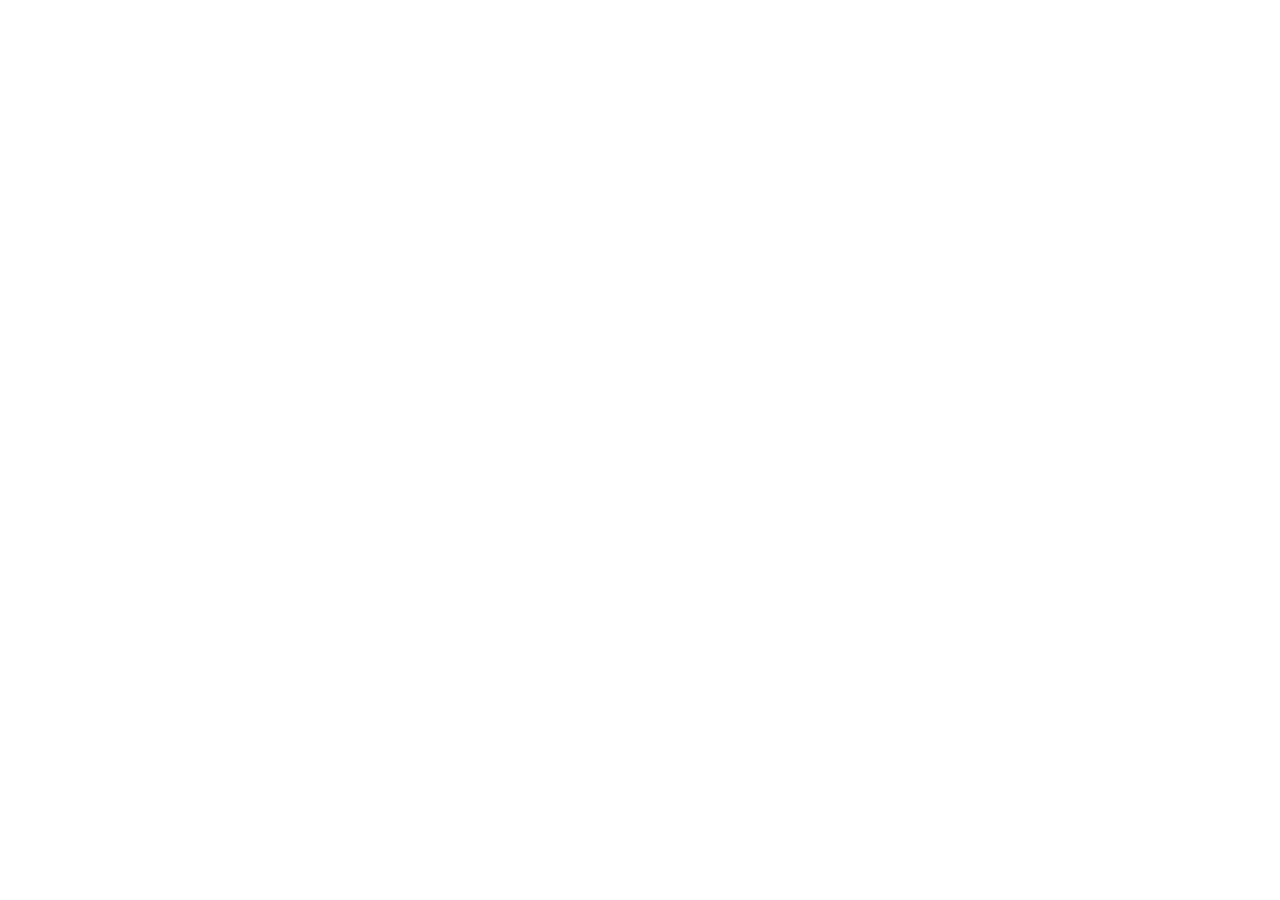
==== index.html @ 5ada2a97 "feat: initialize Arcade Shelf project Set up the project structure with Vite, React, TypeScript, and" ====
<!doctype html>
<html lang="en">
  <head>
    <meta charset="UTF-8" />
    <meta name="viewport" content="width=device-width, initial-scale=1.0" />
    <title>Arcade Shelf — Curated Browser Games</title>
    <meta
      name="description"
      content="A curated browser arcade of classic games built with HTML, CSS, and JavaScript, loaded via iframes from a JSON catalog."
    />
    <meta property="og:title" content="Arcade Shelf — Curated Browser Games" />
    <meta
      property="og:description"
      content="A curated browser arcade of classic games built with HTML, CSS, and JavaScript, loaded via iframes from a JSON catalog."
    />
    <meta property="og:type" content="website" />
    <meta name="twitter:card" content="summary_large_image" />
    <link rel="preconnect" href="https://fonts.googleapis.com" />
    <link rel="preconnect" href="https://fonts.gstatic.com" crossorigin />
    <link
      href="https://fonts.googleapis.com/css2?family=JetBrains+Mono:wght@400;500;600&family=Outfit:wght@500;600;700&family=Plus+Jakarta+Sans:wght@400;500;600;700&display=swap"
      rel="stylesheet"
    />
  </head>
  <body class="bg-[#0E131F] text-[#F8FAFC] antialiased selection:bg-[#F59E0B]/30 selection:text-[#F8FAFC]">
    <div id="root"></div>
    <script type="module" src="/src/main.jsx"></script>
  </body>
</html>
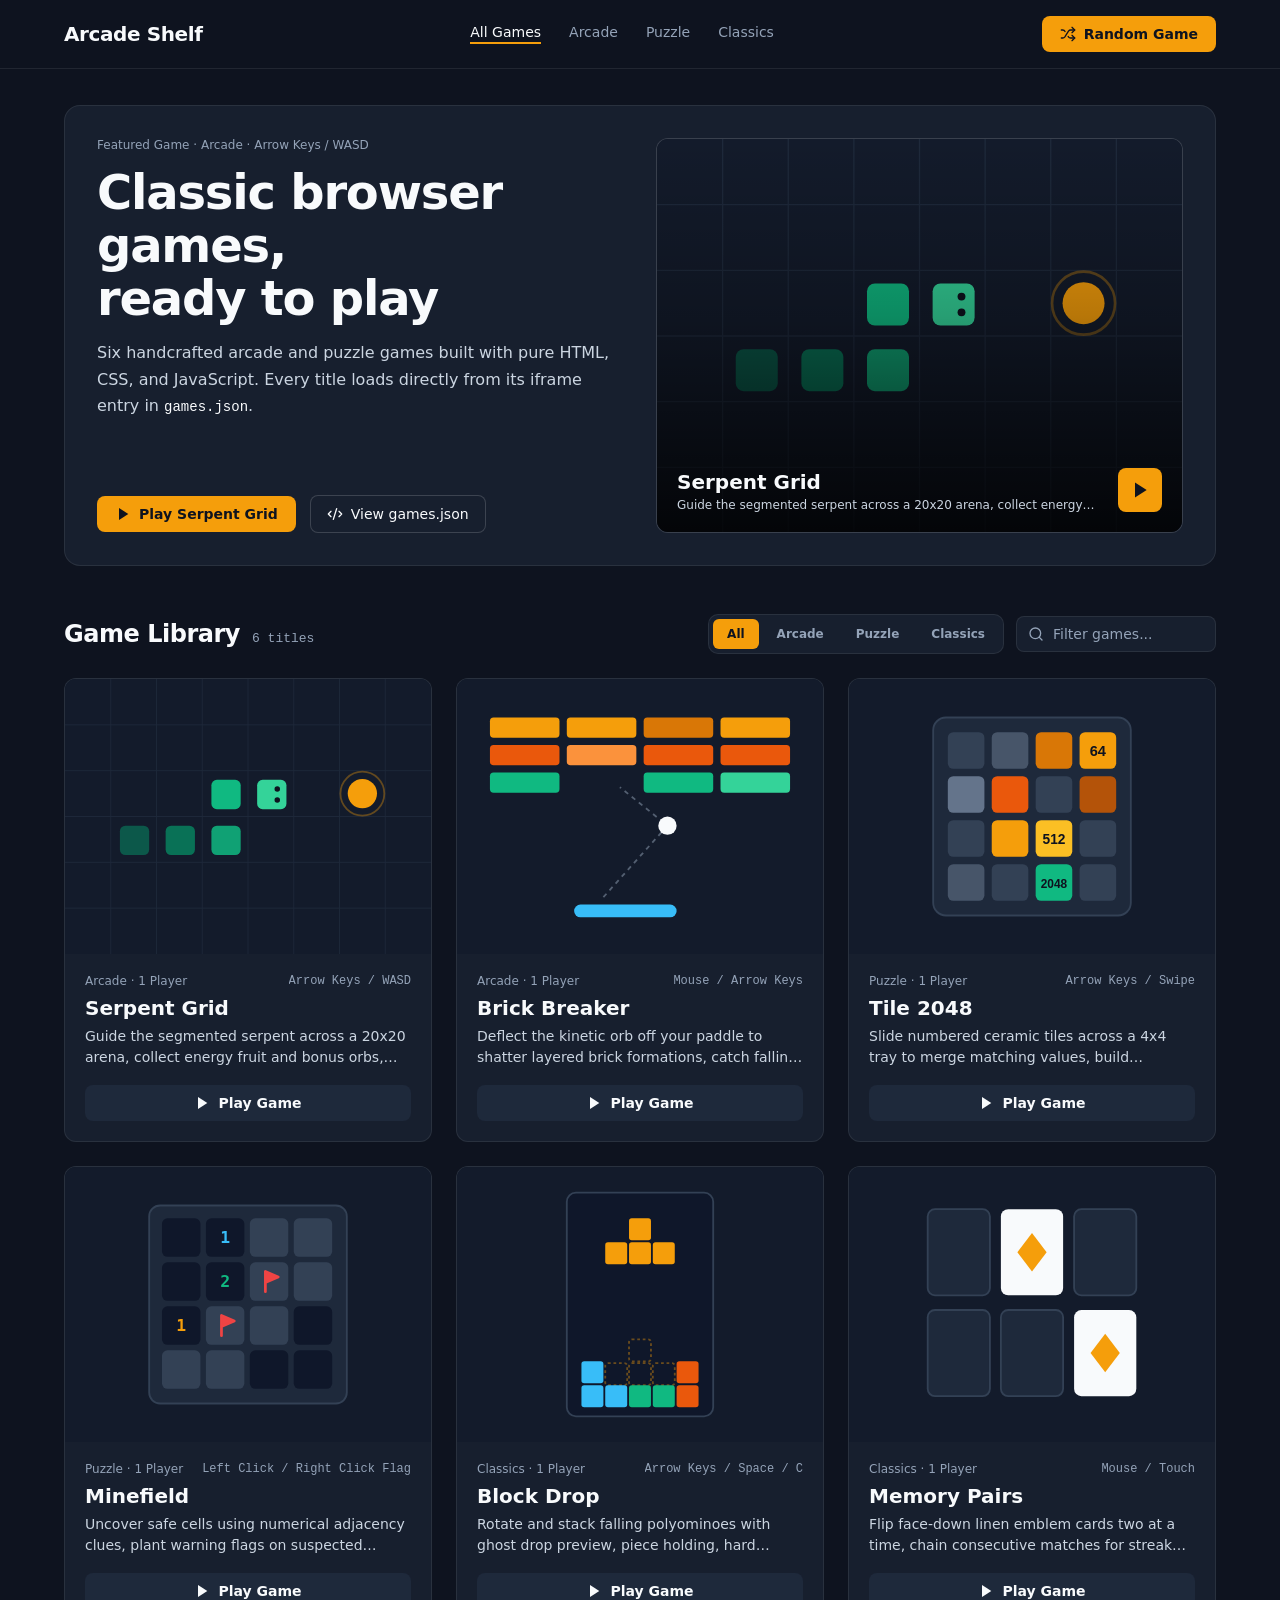
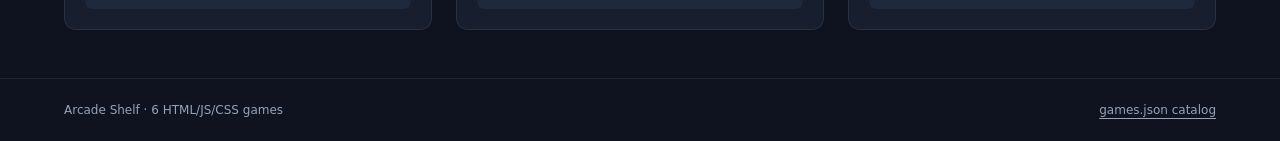
==== commit 0f59881b: "refactor: replace React with vanilla JavaScript Migrate the application from React to vanilla JavaSc" ====
--- a/index.html
+++ b/index.html
@@ -21,9 +21,10 @@
       href="https://fonts.googleapis.com/css2?family=JetBrains+Mono:wght@400;500;600&family=Outfit:wght@500;600;700&family=Plus+Jakarta+Sans:wght@400;500;600;700&display=swap"
       rel="stylesheet"
     />
+    <link rel="stylesheet" href="./src/styles.css" />
   </head>
-  <body class="bg-[#0E131F] text-[#F8FAFC] antialiased selection:bg-[#F59E0B]/30 selection:text-[#F8FAFC]">
+  <body>
     <div id="root"></div>
-    <script type="module" src="/src/main.jsx"></script>
+    <script type="module" src="./src/main.js"></script>
   </body>
 </html>
--- a/src/styles.css
+++ b/src/styles.css
@@ -0,0 +1,837 @@
+:root {
+  --bg-canvas: #0e131f;
+  --bg-surface: #171f2e;
+  --bg-surface-elevated: #1e293b;
+  --bg-surface-hover: #293548;
+  --bg-media: #131b2b;
+  --text-primary: #f8fafc;
+  --text-secondary: #cbd5e1;
+  --text-muted: #94a3b8;
+  --accent: #f59e0b;
+  --accent-hover: #fbbf24;
+  --border-subtle: rgba(255, 255, 255, 0.08);
+  --border-strong: rgba(255, 255, 255, 0.16);
+  --font-display: "Outfit", system-ui, -apple-system, sans-serif;
+  --font-body: "Plus Jakarta Sans", system-ui, -apple-system, sans-serif;
+  --font-mono: "JetBrains Mono", ui-monospace, monospace;
+}
+
+*,
+*::before,
+*::after {
+  box-sizing: border-box;
+  margin: 0;
+  padding: 0;
+}
+
+html,
+body {
+  min-height: 100%;
+  background-color: var(--bg-canvas);
+  color: var(--text-primary);
+  font-family: var(--font-body);
+  -webkit-font-smoothing: antialiased;
+}
+
+button,
+input {
+  font: inherit;
+  color: inherit;
+}
+
+button {
+  background: none;
+  border: 0;
+  cursor: pointer;
+}
+
+button:focus-visible,
+input:focus-visible {
+  outline: 2px solid var(--accent);
+  outline-offset: 2px;
+}
+
+.app-shell {
+  min-height: 100vh;
+  display: flex;
+  flex-direction: column;
+}
+
+/* Three-Zone Top Bar */
+.site-header {
+  border-bottom: 1px solid var(--border-subtle);
+  background-color: var(--bg-canvas);
+}
+
+.header-inner {
+  max-width: 1200px;
+  margin: 0 auto;
+  padding: 16px 24px;
+  display: flex;
+  align-items: center;
+  justify-content: space-between;
+  gap: 32px;
+}
+
+.brand-btn {
+  font-family: var(--font-display);
+  font-size: 20px;
+  font-weight: 700;
+  letter-spacing: -0.02em;
+  color: var(--text-primary);
+  white-space: nowrap;
+  flex-shrink: 0;
+}
+
+.header-nav {
+  display: none;
+  align-items: center;
+  gap: 28px;
+}
+
+@media (min-width: 768px) {
+  .header-nav {
+    display: flex;
+  }
+}
+
+.nav-link {
+  font-size: 14px;
+  font-weight: 500;
+  color: var(--text-muted);
+  white-space: nowrap;
+  flex-shrink: 0;
+  padding-bottom: 2px;
+  border-bottom: 2px solid transparent;
+  transition: color 0.15s ease, border-color 0.15s ease;
+}
+
+.nav-link:hover {
+  color: var(--text-primary);
+  border-bottom-color: rgba(255, 255, 255, 0.25);
+}
+
+.nav-link.is-active {
+  color: var(--text-primary);
+  border-bottom-color: var(--accent);
+}
+
+.btn-primary {
+  display: inline-flex;
+  align-items: center;
+  justify-content: center;
+  gap: 8px;
+  background-color: var(--accent);
+  color: var(--bg-canvas);
+  font-size: 14px;
+  font-weight: 600;
+  padding: 10px 18px;
+  border-radius: 8px;
+  white-space: nowrap;
+  flex-shrink: 0;
+  transition: background-color 0.15s ease, transform 0.15s ease;
+}
+
+.btn-primary:hover:not(:disabled) {
+  background-color: var(--accent-hover);
+}
+
+.btn-primary:disabled {
+  opacity: 0.5;
+  cursor: not-allowed;
+}
+
+.btn-secondary {
+  display: inline-flex;
+  align-items: center;
+  justify-content: center;
+  gap: 8px;
+  background-color: var(--bg-surface);
+  color: var(--text-primary);
+  border: 1px solid var(--border-strong);
+  font-size: 14px;
+  font-weight: 500;
+  padding: 10px 16px;
+  border-radius: 8px;
+  white-space: nowrap;
+  flex-shrink: 0;
+  transition: background-color 0.15s ease;
+}
+
+.btn-secondary:hover {
+  background-color: var(--bg-surface-elevated);
+}
+
+/* Main Layout */
+.main-content {
+  width: 100%;
+  max-width: 1200px;
+  margin: 0 auto;
+  padding: 36px 24px 48px;
+  flex: 1;
+}
+
+.status-panel {
+  border: 1px solid var(--border-subtle);
+  background-color: var(--bg-surface);
+  border-radius: 14px;
+  padding: 48px 24px;
+  text-align: center;
+  color: var(--text-muted);
+  font-size: 14px;
+}
+
+.status-panel.is-error {
+  border-color: rgba(239, 68, 68, 0.35);
+}
+
+.status-panel h1 {
+  font-family: var(--font-display);
+  font-size: 20px;
+  color: var(--text-primary);
+  margin-bottom: 8px;
+}
+
+/* Hero Spotlight */
+.hero-spotlight {
+  display: grid;
+  grid-template-columns: 1fr;
+  gap: 32px;
+  background-color: var(--bg-surface);
+  border: 1px solid var(--border-subtle);
+  border-radius: 16px;
+  padding: 24px;
+  margin-bottom: 48px;
+}
+
+@media (min-width: 768px) {
+  .hero-spotlight {
+    padding: 32px;
+  }
+}
+
+@media (min-width: 1024px) {
+  .hero-spotlight {
+    grid-template-columns: 1fr 1fr;
+    align-items: stretch;
+  }
+}
+
+.hero-copy {
+  display: flex;
+  flex-direction: column;
+  justify-content: space-between;
+  gap: 24px;
+}
+
+.hero-meta {
+  font-size: 12px;
+  font-weight: 500;
+  color: var(--text-muted);
+}
+
+.hero-title {
+  font-family: var(--font-display);
+  font-size: clamp(2rem, 4vw, 3rem);
+  font-weight: 700;
+  line-height: 1.1;
+  letter-spacing: -0.025em;
+  text-wrap: balance;
+  margin-top: 14px;
+}
+
+.hero-desc {
+  margin-top: 16px;
+  max-width: 56ch;
+  font-size: 16px;
+  line-height: 1.65;
+  color: var(--text-secondary);
+}
+
+.inline-code {
+  font-family: var(--font-mono);
+  font-size: 14px;
+  color: var(--text-primary);
+}
+
+.hero-actions {
+  display: flex;
+  flex-wrap: wrap;
+  align-items: center;
+  gap: 14px;
+}
+
+.hero-preview-btn {
+  position: relative;
+  display: block;
+  width: 100%;
+  height: 100%;
+  min-height: 240px;
+  aspect-ratio: 4 / 3;
+  overflow: hidden;
+  border-radius: 12px;
+  border: 1px solid var(--border-strong);
+  background-color: var(--bg-media);
+  text-align: left;
+}
+
+.hero-preview-btn img,
+.card-thumb img,
+.switcher-thumb img {
+  width: 100%;
+  height: 100%;
+  object-fit: cover;
+  display: block;
+  transition: transform 0.2s ease-out;
+}
+
+.hero-preview-btn:hover img,
+.game-card:hover .card-thumb img,
+.switcher-card:hover .switcher-thumb img {
+  transform: scale(1.03);
+}
+
+.hero-scrim {
+  position: absolute;
+  inset: 0;
+  background: linear-gradient(to top, rgba(0, 0, 0, 0.82), rgba(0, 0, 0, 0.25) 55%, transparent);
+}
+
+.hero-preview-footer {
+  position: absolute;
+  left: 0;
+  right: 0;
+  bottom: 0;
+  padding: 20px;
+  display: flex;
+  align-items: flex-end;
+  justify-content: space-between;
+  gap: 16px;
+}
+
+.hero-preview-title {
+  font-family: var(--font-display);
+  font-size: 20px;
+  font-weight: 700;
+  color: var(--text-primary);
+}
+
+.hero-preview-sub {
+  margin-top: 4px;
+  font-size: 12px;
+  color: var(--text-secondary);
+  display: -webkit-box;
+  -webkit-line-clamp: 1;
+  -webkit-box-orient: vertical;
+  overflow: hidden;
+}
+
+.play-square {
+  width: 44px;
+  height: 44px;
+  border-radius: 8px;
+  background-color: var(--accent);
+  color: var(--bg-canvas);
+  display: inline-flex;
+  align-items: center;
+  justify-content: center;
+  flex-shrink: 0;
+}
+
+/* Library Toolbar & Grid */
+.library-header {
+  display: flex;
+  flex-direction: column;
+  gap: 16px;
+  margin-bottom: 24px;
+}
+
+@media (min-width: 640px) {
+  .library-header {
+    flex-direction: row;
+    align-items: center;
+    justify-content: space-between;
+  }
+}
+
+.library-title-group {
+  display: flex;
+  align-items: baseline;
+  gap: 12px;
+}
+
+.library-title {
+  font-family: var(--font-display);
+  font-size: 24px;
+  font-weight: 700;
+  letter-spacing: -0.02em;
+}
+
+.library-count {
+  font-family: var(--font-mono);
+  font-variant-numeric: tabular-nums;
+  font-size: 13px;
+  color: var(--text-muted);
+}
+
+.library-controls {
+  display: flex;
+  flex-wrap: wrap;
+  align-items: center;
+  gap: 12px;
+}
+
+.filter-tabs {
+  display: flex;
+  align-items: center;
+  gap: 4px;
+  padding: 4px;
+  background-color: var(--bg-surface);
+  border: 1px solid var(--border-subtle);
+  border-radius: 10px;
+}
+
+.filter-tab {
+  padding: 8px 14px;
+  border-radius: 6px;
+  font-size: 12px;
+  font-weight: 600;
+  color: var(--text-muted);
+  white-space: nowrap;
+  flex-shrink: 0;
+  transition: background-color 0.15s ease, color 0.15s ease;
+}
+
+.filter-tab:hover {
+  color: var(--text-primary);
+}
+
+.filter-tab.is-active {
+  background-color: var(--accent);
+  color: var(--bg-canvas);
+}
+
+.search-wrap {
+  position: relative;
+}
+
+.search-icon {
+  position: absolute;
+  left: 12px;
+  top: 50%;
+  transform: translateY(-50%);
+  color: var(--text-muted);
+  pointer-events: none;
+  display: flex;
+}
+
+.search-input {
+  width: 200px;
+  background-color: var(--bg-surface);
+  border: 1px solid var(--border-subtle);
+  border-radius: 8px;
+  padding: 9px 12px 9px 36px;
+  font-size: 14px;
+  color: var(--text-primary);
+}
+
+.search-input::placeholder {
+  color: var(--text-muted);
+}
+
+.search-input:focus {
+  border-color: var(--accent);
+  outline: none;
+}
+
+.games-grid {
+  display: grid;
+  grid-template-columns: 1fr;
+  gap: 24px;
+}
+
+@media (min-width: 640px) {
+  .games-grid {
+    grid-template-columns: repeat(2, 1fr);
+  }
+}
+
+@media (min-width: 1024px) {
+  .games-grid {
+    grid-template-columns: repeat(3, 1fr);
+  }
+}
+
+.game-card {
+  display: flex;
+  flex-direction: column;
+  overflow: hidden;
+  border-radius: 12px;
+  border: 1px solid var(--border-subtle);
+  background-color: var(--bg-surface);
+  transition: border-color 0.15s ease;
+}
+
+.game-card:hover {
+  border-color: rgba(255, 255, 255, 0.22);
+}
+
+.card-thumb {
+  width: 100%;
+  aspect-ratio: 4 / 3;
+  overflow: hidden;
+  background-color: var(--bg-media);
+}
+
+.thumb-fallback {
+  width: 100%;
+  height: 100%;
+  display: flex;
+  flex-direction: column;
+  align-items: center;
+  justify-content: center;
+  gap: 8px;
+  background-color: var(--bg-media);
+  color: var(--text-muted);
+  font-size: 12px;
+  font-weight: 500;
+}
+
+.card-body {
+  padding: 20px;
+  display: flex;
+  flex: 1;
+  flex-direction: column;
+  justify-content: space-between;
+  gap: 16px;
+}
+
+.card-meta {
+  display: flex;
+  align-items: center;
+  justify-content: space-between;
+  gap: 8px;
+  font-size: 12px;
+  color: var(--text-muted);
+}
+
+.card-controls {
+  font-family: var(--font-mono);
+  overflow: hidden;
+  text-overflow: ellipsis;
+  white-space: nowrap;
+}
+
+.card-title {
+  margin-top: 8px;
+  font-family: var(--font-display);
+  font-size: 20px;
+  font-weight: 700;
+  color: var(--text-primary);
+}
+
+.card-desc {
+  margin-top: 6px;
+  font-size: 14px;
+  line-height: 1.55;
+  color: var(--text-secondary);
+  display: -webkit-box;
+  -webkit-line-clamp: 2;
+  -webkit-box-orient: vertical;
+  overflow: hidden;
+}
+
+.card-play-btn {
+  width: 100%;
+  display: inline-flex;
+  align-items: center;
+  justify-content: center;
+  gap: 8px;
+  background-color: var(--bg-surface-elevated);
+  color: var(--text-primary);
+  font-size: 14px;
+  font-weight: 600;
+  padding: 10px 16px;
+  border-radius: 8px;
+  white-space: nowrap;
+  transition: background-color 0.15s ease, color 0.15s ease;
+}
+
+.card-play-btn:hover {
+  background-color: var(--accent);
+  color: var(--bg-canvas);
+}
+
+/* Theater Stage View */
+.stage-section {
+  display: flex;
+  flex-direction: column;
+  gap: 28px;
+}
+
+.stage-toolbar {
+  display: flex;
+  flex-wrap: wrap;
+  align-items: center;
+  justify-content: space-between;
+  gap: 16px;
+}
+
+.stage-heading-group {
+  display: flex;
+  align-items: center;
+  gap: 16px;
+  min-width: 0;
+}
+
+.stage-title {
+  font-family: var(--font-display);
+  font-size: 24px;
+  font-weight: 700;
+  letter-spacing: -0.02em;
+  white-space: nowrap;
+  overflow: hidden;
+  text-overflow: ellipsis;
+}
+
+.stage-meta {
+  font-size: 12px;
+  color: var(--text-muted);
+  white-space: nowrap;
+  overflow: hidden;
+  text-overflow: ellipsis;
+}
+
+.stage-actions {
+  display: flex;
+  align-items: center;
+  gap: 10px;
+  flex-shrink: 0;
+}
+
+.iframe-frame {
+  width: 100%;
+  overflow: hidden;
+  border-radius: 12px;
+  border: 1px solid var(--border-strong);
+  background-color: var(--bg-canvas);
+}
+
+.game-iframe {
+  display: block;
+  width: 100%;
+  height: 560px;
+  border: 0;
+}
+
+@media (min-width: 768px) {
+  .game-iframe {
+    height: 640px;
+  }
+}
+
+.switcher-section {
+  border-top: 1px solid var(--border-subtle);
+  padding-top: 28px;
+}
+
+.switcher-header {
+  display: flex;
+  align-items: center;
+  justify-content: space-between;
+  gap: 16px;
+  margin-bottom: 16px;
+}
+
+.switcher-header h2 {
+  font-family: var(--font-display);
+  font-size: 18px;
+  font-weight: 600;
+}
+
+.text-link-btn {
+  display: inline-flex;
+  align-items: center;
+  gap: 6px;
+  font-size: 12px;
+  font-weight: 500;
+  color: var(--text-muted);
+  white-space: nowrap;
+}
+
+.text-link-btn:hover {
+  color: var(--text-primary);
+}
+
+.switcher-grid {
+  display: grid;
+  grid-template-columns: repeat(2, 1fr);
+  gap: 16px;
+}
+
+@media (min-width: 640px) {
+  .switcher-grid {
+    grid-template-columns: repeat(3, 1fr);
+  }
+}
+
+@media (min-width: 1024px) {
+  .switcher-grid {
+    grid-template-columns: repeat(6, 1fr);
+  }
+}
+
+.switcher-card {
+  text-align: left;
+  border-radius: 12px;
+  border: 1px solid var(--border-subtle);
+  background-color: var(--bg-surface);
+  padding: 10px;
+  transition: background-color 0.15s ease, border-color 0.15s ease;
+}
+
+.switcher-card:hover {
+  border-color: rgba(255, 255, 255, 0.22);
+  background-color: var(--bg-surface-elevated);
+}
+
+.switcher-card.is-current {
+  border-color: var(--accent);
+  background-color: var(--bg-surface-elevated);
+}
+
+.switcher-thumb {
+  width: 100%;
+  aspect-ratio: 4 / 3;
+  overflow: hidden;
+  border-radius: 8px;
+  background-color: var(--bg-media);
+}
+
+.switcher-name {
+  margin-top: 8px;
+  font-size: 14px;
+  font-weight: 600;
+  color: var(--text-primary);
+  white-space: nowrap;
+  overflow: hidden;
+  text-overflow: ellipsis;
+}
+
+.switcher-cat {
+  font-size: 12px;
+  color: var(--text-muted);
+}
+
+/* Footer */
+.site-footer {
+  border-top: 1px solid var(--border-subtle);
+  padding: 24px 0;
+}
+
+.footer-inner {
+  max-width: 1200px;
+  margin: 0 auto;
+  padding: 0 24px;
+  display: flex;
+  flex-wrap: wrap;
+  align-items: center;
+  justify-content: space-between;
+  gap: 16px;
+  font-size: 12px;
+  color: var(--text-muted);
+}
+
+.footer-link {
+  font-size: 12px;
+  color: var(--text-muted);
+  text-decoration: underline;
+  text-underline-offset: 4px;
+}
+
+.footer-link:hover {
+  color: var(--text-primary);
+}
+
+/* JSON Modal */
+.modal-backdrop {
+  position: fixed;
+  inset: 0;
+  z-index: 50;
+  display: flex;
+  align-items: center;
+  justify-content: center;
+  background-color: rgba(0, 0, 0, 0.76);
+  backdrop-filter: blur(4px);
+  padding: 16px;
+}
+
+.modal-dialog {
+  width: 100%;
+  max-width: 760px;
+  max-height: 85vh;
+  display: flex;
+  flex-direction: column;
+  overflow: hidden;
+  border-radius: 14px;
+  border: 1px solid var(--border-strong);
+  background-color: var(--bg-surface);
+}
+
+.modal-header {
+  display: flex;
+  align-items: center;
+  justify-content: space-between;
+  border-bottom: 1px solid var(--border-subtle);
+  padding: 16px 20px;
+}
+
+.modal-header h2 {
+  font-family: var(--font-display);
+  font-size: 18px;
+  font-weight: 700;
+}
+
+.modal-header p {
+  font-size: 12px;
+  color: var(--text-muted);
+  margin-top: 2px;
+}
+
+.modal-close-btn {
+  width: 40px;
+  height: 40px;
+  border-radius: 8px;
+  display: inline-flex;
+  align-items: center;
+  justify-content: center;
+  color: var(--text-muted);
+}
+
+.modal-close-btn:hover {
+  background-color: var(--bg-surface-elevated);
+  color: var(--text-primary);
+}
+
+.modal-code {
+  overflow: auto;
+  padding: 20px;
+  font-family: var(--font-mono);
+  font-size: 12px;
+  line-height: 1.6;
+  color: var(--text-secondary);
+}
+
+.hidden {
+  display: none !important;
+}
+
+@media (prefers-reduced-motion: reduce) {
+  *,
+  *::before,
+  *::after {
+    animation-duration: 0.01ms !important;
+    animation-iteration-count: 1 !important;
+    transition-duration: 0.01ms !important;
+  }
+}
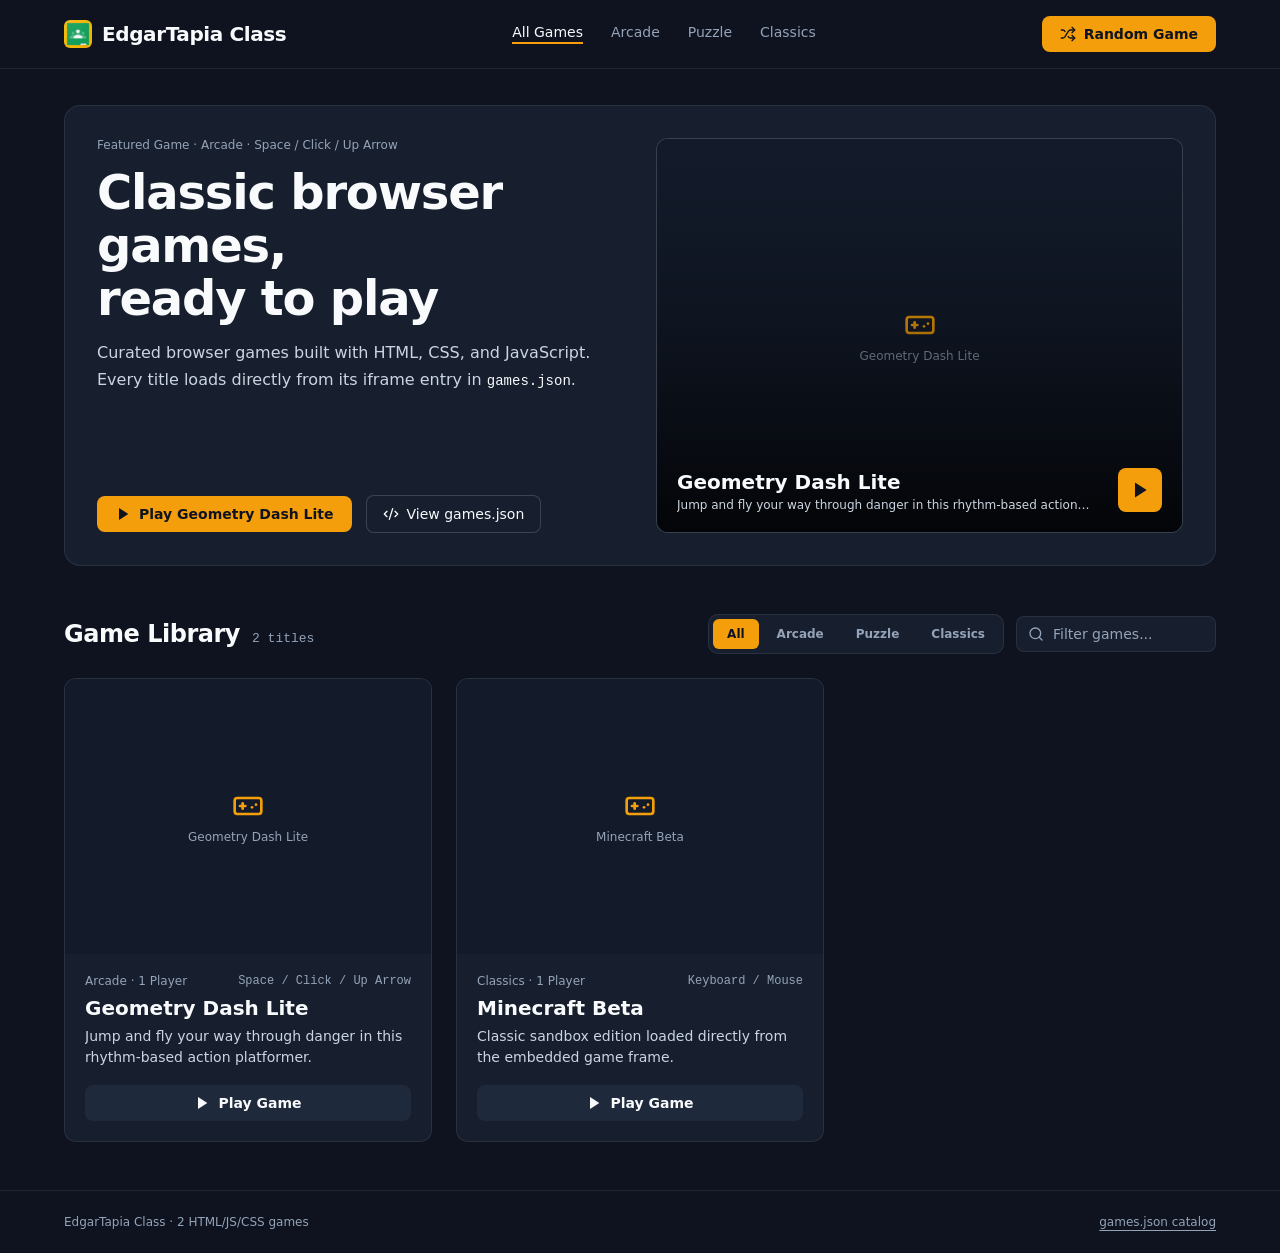
==== commit 3dce54aa: "rebrand: update to EdgarTapia Class and enhance UI - Rename application to "EdgarTapia Class" - Add " ====
--- a/index.html
+++ b/index.html
@@ -3,15 +3,16 @@
   <head>
     <meta charset="UTF-8" />
     <meta name="viewport" content="width=device-width, initial-scale=1.0" />
-    <title>Arcade Shelf — Curated Browser Games</title>
+    <title>EdgarTapia Class</title>
+    <link rel="icon" type="image/jpeg" href="./assets/aistudio/images_622b2ad0.jpg" />
     <meta
       name="description"
-      content="A curated browser arcade of classic games built with HTML, CSS, and JavaScript, loaded via iframes from a JSON catalog."
+      content="EdgarTapia Class — curated browser games built with HTML, CSS, and JavaScript, loaded via iframes from a JSON catalog."
     />
-    <meta property="og:title" content="Arcade Shelf — Curated Browser Games" />
+    <meta property="og:title" content="EdgarTapia Class" />
     <meta
       property="og:description"
-      content="A curated browser arcade of classic games built with HTML, CSS, and JavaScript, loaded via iframes from a JSON catalog."
+      content="EdgarTapia Class — curated browser games built with HTML, CSS, and JavaScript, loaded via iframes from a JSON catalog."
     />
     <meta property="og:type" content="website" />
     <meta name="twitter:card" content="summary_large_image" />
--- a/src/styles.css
+++ b/src/styles.css
@@ -74,6 +74,9 @@
 }
 
 .brand-btn {
+  display: inline-flex;
+  align-items: center;
+  gap: 10px;
   font-family: var(--font-display);
   font-size: 20px;
   font-weight: 700;
@@ -81,6 +84,15 @@
   color: var(--text-primary);
   white-space: nowrap;
   flex-shrink: 0;
+}
+
+.brand-icon {
+  width: 28px;
+  height: 28px;
+  border-radius: 6px;
+  object-fit: cover;
+  flex-shrink: 0;
+  display: block;
 }
 
 .header-nav {
